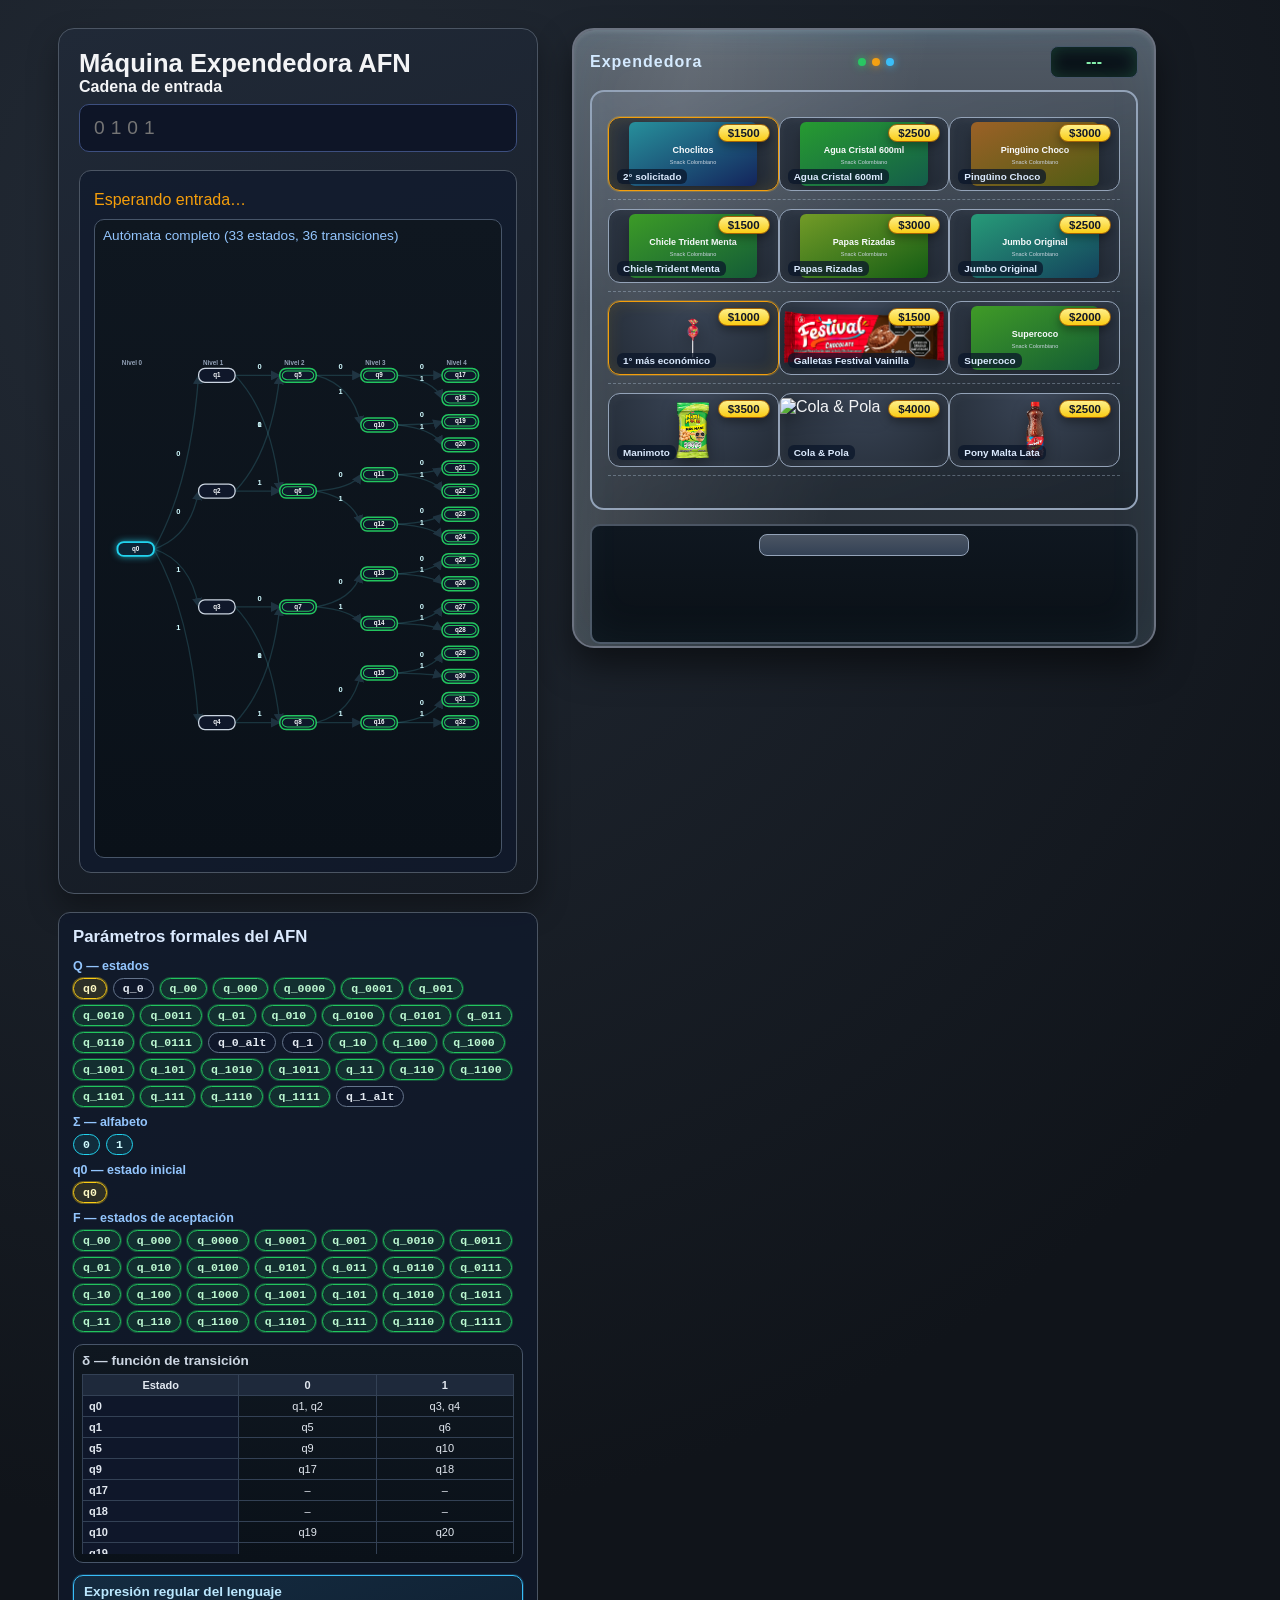
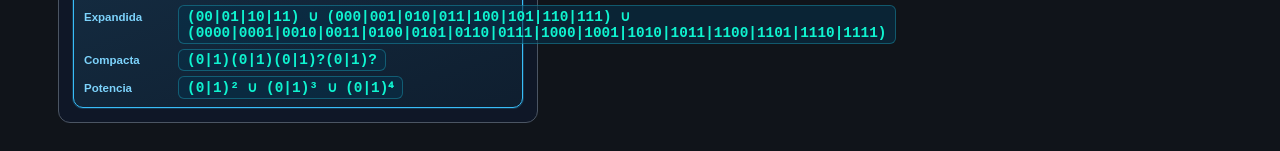
==== docs/index.html @ 87ac1408 "docs: mover sitio a /docs para GitHub Pages" ====
<!DOCTYPE html>
<html lang="es">
  <head>
    <meta charset="UTF-8" />
    <meta name="viewport" content="width=device-width, initial-scale=1.0" />
    <meta http-equiv="Cache-Control" content="no-cache, no-store, must-revalidate" />
    <meta http-equiv="Pragma" content="no-cache" />
    <meta http-equiv="Expires" content="0" />
    <title>Máquina Expendedora AFN</title>
    <link rel="stylesheet" href="styles.css?v=20260922h" />
  </head>
  <body>
    <main class="layout">
      <div class="panel-col">
        <section class="panel" id="controlPanel">
          <h1>Máquina Expendedora AFN</h1>

        <div class="input-block">
          <label for="sequence">Cadena de entrada</label>
          <input
            id="sequence"
            type="text"
            maxlength="4"
            placeholder="0101"
            autocomplete="off"
            spellcheck="false"
          />
        </div>

        <div class="status-card" id="statusCard">
          <p id="statusText">Esperando entrada…</p>
          <div class="graph-box" id="graphBox">
            <p id="graphEmpty">Autómata completo (33 estados, 36 transiciones)</p>
            <svg id="graphSvg" viewBox="0 0 620 620" preserveAspectRatio="xMidYMid meet"></svg>
          </div>
          <div class="table-box" id="tableBox">
            <p id="tableTitle">Tabla de transición</p>
            <div class="table-wrap">
              <table id="transitionTable"></table>
            </div>
          </div>
        </div>
      </section>

      <section class="params-card">
        <h2>Parámetros formales del AFN</h2>
        <div id="paramsGrid"></div>

        <div class="delta-box">
          <p id="deltaTitle">δ — función de transición</p>
          <div class="table-wrap">
            <table id="deltaTable"></table>
          </div>
        </div>

        <div class="regex-banner">
          <p id="regexTitle">Expresión regular del lenguaje</p>
          <div id="regexList"></div>
        </div>
      </section>
      </div>

      <section class="machine-wrap">
        <div class="machine-scene">
          <div class="machine" id="machineBody">
            <div class="ambient-glow"></div>
            <div class="machine-header">
              <span class="brand">Expendedora</span>
              <div class="status-lights" aria-hidden="true">
                <span class="light"></span>
                <span class="light"></span>
                <span class="light"></span>
              </div>
              <span class="screen" id="screenText">---</span>
            </div>

            <div class="glass">
              <div id="shelves"></div>
            </div>

            <div class="chute">
              <div class="chute-gate" id="chuteGate"></div>
              <div class="scanner-beam" id="scannerBeam"></div>
              <div class="product" id="productToken">
                <img id="productImage" src="assets/margarita.svg" alt="Producto dispensado" />
                <span class="price-badge" id="productPrice">$1000</span>
              </div>
            </div>
          </div>
        </div>
      </section>
    </main>

    <script src="app.js?v=20260922h"></script>
  </body>
</html>
---- docs/styles.css ----
:root {
  --bg: #10141a;
  --card: #1b222c;
  --line: #4b5563;
  --accent: #22d3ee;
  --accent-2: #38bdf8;
  --text: #f3f4f6;
  --ok: #22c55e;
  --warn: #f59e0b;
  --bad: #ef4444;
}

* {
  box-sizing: border-box;
}

body {
  margin: 0;
  min-height: 100vh;
  font-family: "Segoe UI", Tahoma, Geneva, Verdana, sans-serif;
  color: var(--text);
  background: radial-gradient(circle at 15% 10%, #232b36 0%, var(--bg) 48%), var(--bg);
  background-size: 140% 140%;
  animation: bg-shift 12s ease-in-out infinite;
}

@keyframes bg-shift {
  0%,
  100% {
    background-position: 0% 0%;
  }
  50% {
    background-position: 100% 60%;
  }
}

.layout {
  display: grid;
  grid-template-columns: minmax(320px, 480px) minmax(320px, 660px);
  gap: 24px;
  padding: 28px;
  justify-content: center;
  align-items: start;
}

.panel-col {
  display: flex;
  flex-direction: column;
  gap: 18px;
  min-width: 0;
}

.panel {
  background: linear-gradient(160deg, #202937, #151b24);
  border: 1px solid var(--line);
  border-radius: 16px;
  padding: 20px;
  box-shadow: 0 14px 30px rgba(0, 0, 0, 0.35);
}

h1 {
  margin: 0;
  font-size: 1.6rem;
}

.subtitle {
  margin: 8px 0 18px;
  color: #b7c5ea;
}

.input-block label {
  display: block;
  margin-bottom: 8px;
  font-weight: 600;
}

.input-block input {
  width: 100%;
  border: 1px solid #3d4f7f;
  background: #0e1527;
  color: var(--text);
  border-radius: 10px;
  padding: 12px 14px;
  font-size: 1.2rem;
  letter-spacing: 6px;
  text-transform: lowercase;
  outline: none;
  transition: border-color 0.2s, box-shadow 0.2s;
}

.input-block input:focus {
  border-color: var(--accent-2);
  box-shadow: 0 0 0 3px rgba(96, 165, 250, 0.25);
}

.input-block small {
  display: block;
  margin-top: 8px;
  color: #9fb0d8;
}

.status-card {
  margin-top: 18px;
  border: 1px solid var(--line);
  border-radius: 12px;
  padding: 14px;
  background: rgba(15, 25, 45, 0.7);
}

.status-card p {
  margin: 6px 0;
}

.graph-box {
  margin-top: 10px;
  border: 1px solid #475569;
  border-radius: 10px;
  background: linear-gradient(180deg, #0f1720, #0a1119);
  padding: 8px;
}

#graphEmpty {
  margin: 0 0 6px;
  color: #93c5fd;
  font-size: 0.85rem;
}

#graphSvg {
  width: 100%;
  height: 600px;
  display: none;
}

.graph-edge {
  stroke: #67e8f9;
  stroke-width: 2;
  opacity: 0.9;
  fill: none;
}

.graph-edge.active {
  stroke: #22d3ee;
  stroke-width: 2.6;
  opacity: 1;
  filter: drop-shadow(0 0 4px rgba(34, 211, 238, 0.8));
}

.graph-edge.dim {
  opacity: 0.16;
}

.graph-edge-label {
  fill: #cffafe;
  font-size: 12px;
  font-weight: 800;
}

.graph-node {
  fill: #0f172a;
  stroke: #cbd5e1;
  stroke-width: 2;
}

.graph-node.initial {
  stroke: #facc15;
}

.graph-node.accepting {
  stroke: #22c55e;
  stroke-width: 2.4;
}

.graph-node.active {
  stroke: #22d3ee;
  stroke-width: 3;
  filter: drop-shadow(0 0 6px rgba(34, 211, 238, 0.7));
  fill: #0c2436;
}

.graph-node.accepting-inner {
  fill: transparent;
  stroke: #22c55e;
  stroke-width: 1.6;
}

.graph-node-label {
  fill: #f8fafc;
  font-size: 10px;
  font-weight: 700;
  text-anchor: middle;
  dominant-baseline: middle;
}

.graph-level-label {
  fill: #94a3b8;
  font-size: 10px;
  font-weight: 700;
}

.table-box {
  margin-top: 10px;
  border: 1px solid #475569;
  border-radius: 10px;
  background: linear-gradient(180deg, #0f1720, #0a1119);
  padding: 8px;
}

#tableTitle {
  margin: 0 0 6px;
  color: #cbd5e1;
  font-size: 0.85rem;
  font-weight: 700;
}

.table-wrap {
  max-height: 180px;
  overflow: auto;
}

#transitionTable {
  width: 100%;
  border-collapse: collapse;
  font-size: 12px;
}

#transitionTable th,
#transitionTable td {
  border: 1px solid #334155;
  padding: 5px 6px;
  text-align: center;
  color: #e2e8f0;
}

#transitionTable th {
  background: #1e293b;
  position: sticky;
  top: 0;
  z-index: 1;
}

#transitionTable td.state-col {
  font-weight: 700;
  text-align: left;
  background: #0f172a;
}

#transitionTable tr.active-row td.state-col {
  color: #22d3ee;
}

#transitionTable td.active-cell {
  background: rgba(34, 211, 238, 0.2);
  border-color: #22d3ee;
}

.sound-test {
  margin-top: 10px;
  border: 1px solid #64748b;
  background: linear-gradient(180deg, #1f2937, #111827);
  color: #e5e7eb;
  padding: 8px 10px;
  border-radius: 8px;
  font-weight: 600;
  cursor: pointer;
}

.sound-test:hover {
  border-color: #38bdf8;
}

.machine-wrap {
  display: flex;
  justify-content: center;
}

.machine-scene {
  position: relative;
  width: 640px;
  min-height: 640px;
}

.machine {
  width: 584px;
  height: 620px;
  border-radius: 22px;
  padding: 16px;
  background: linear-gradient(180deg, #525b66, #2f3741 45%, #252c34 100%);
  border: 2px solid #6b7280;
  box-shadow: 0 18px 34px rgba(0, 0, 0, 0.5), inset 0 2px 4px rgba(255, 255, 255, 0.12);
  position: relative;
  overflow: hidden;
  animation: machine-idle 4.5s ease-in-out infinite;
}

@keyframes machine-idle {
  0%,
  100% {
    transform: translateY(0px);
  }
  50% {
    transform: translateY(-2px);
  }
}

.machine.dispensing {
  animation: machine-shake 0.28s ease-in-out 2;
}

@keyframes machine-shake {
  0% {
    transform: translateX(0);
  }
  25% {
    transform: translateX(-1.5px);
  }
  50% {
    transform: translateX(1.5px);
  }
  75% {
    transform: translateX(-1px);
  }
  100% {
    transform: translateX(0);
  }
}

.machine::after {
  content: "";
  position: absolute;
  inset: 0;
  border-radius: 22px;
  box-shadow: inset 0 0 50px rgba(125, 211, 252, 0.08);
  pointer-events: none;
}

.machine::before {
  content: "";
  position: absolute;
  top: -40%;
  left: -30%;
  width: 80%;
  height: 180%;
  transform: rotate(12deg);
  background: linear-gradient(90deg, transparent, rgba(255, 255, 255, 0.12), transparent);
  pointer-events: none;
}

.ambient-glow {
  position: absolute;
  inset: -30% -10% auto -10%;
  height: 180px;
  background: radial-gradient(circle, rgba(56, 189, 248, 0.25), rgba(56, 189, 248, 0));
  filter: blur(14px);
  pointer-events: none;
  animation: ambient-pulse 3s ease-in-out infinite;
}

@keyframes ambient-pulse {
  0%,
  100% {
    opacity: 0.35;
  }
  50% {
    opacity: 0.8;
  }
}

.machine-header {
  display: flex;
  justify-content: space-between;
  align-items: center;
  margin-bottom: 12px;
}

.status-lights {
  display: inline-flex;
  gap: 6px;
}

.light {
  width: 8px;
  height: 8px;
  border-radius: 999px;
  background: #22c55e;
  box-shadow: 0 0 8px rgba(34, 197, 94, 0.8);
  animation: blink 1.8s steps(1) infinite;
}

.light:nth-child(2) {
  background: #f59e0b;
  box-shadow: 0 0 8px rgba(245, 158, 11, 0.8);
  animation-delay: 0.3s;
}

.light:nth-child(3) {
  background: #38bdf8;
  box-shadow: 0 0 8px rgba(56, 189, 248, 0.8);
  animation-delay: 0.6s;
}

@keyframes blink {
  0%,
  70% {
    opacity: 1;
  }
  71%,
  100% {
    opacity: 0.45;
  }
}

.brand {
  font-weight: 700;
  letter-spacing: 1px;
  color: #d1e8ff;
}

.screen {
  min-width: 88px;
  text-align: center;
  padding: 6px 10px;
  border-radius: 8px;
  background: #0b1219;
  border: 1px solid #475569;
  color: #86efac;
  font-weight: 700;
  box-shadow: inset 0 0 16px rgba(74, 222, 128, 0.2);
}

.glass {
  height: 420px;
  border: 2px solid #94a3b8;
  border-radius: 14px;
  padding: 16px;
  background: linear-gradient(160deg, rgba(148, 163, 184, 0.2), rgba(15, 23, 32, 0.45));
  backdrop-filter: blur(2px);
}

#shelves {
  height: 100%;
}

.shelf {
  height: 92px;
  border-bottom: 1px dashed rgba(209, 232, 255, 0.3);
  display: flex;
  justify-content: space-between;
  align-items: center;
}

.shelf:nth-child(even) .item-card {
  animation: shelf-float 3.5s ease-in-out infinite;
}

.shelf:nth-child(odd) .item-card {
  animation: shelf-float 4.2s ease-in-out infinite;
}

@keyframes shelf-float {
  0%,
  100% {
    transform: translateY(0px);
  }
  50% {
    transform: translateY(-2px);
  }
}

.item-card {
  position: relative;
  width: 180px;
  height: 74px;
  border-radius: 12px;
  display: inline-flex;
  justify-content: center;
  align-items: center;
  border: 1px solid #94a3b8;
  background: radial-gradient(circle at top, #3a4556, #232b36);
  box-shadow: inset 0 0 12px rgba(255, 255, 255, 0.06);
  overflow: hidden;
  transition: transform 0.25s ease, box-shadow 0.25s ease, border-color 0.25s ease;
}

.item-card img {
  width: 168px;
  height: 64px;
  object-fit: contain;
  filter: drop-shadow(0 6px 8px rgba(0, 0, 0, 0.35));
}

.price-badge {
  position: absolute;
  top: 6px;
  right: 8px;
  z-index: 2;
  background: linear-gradient(180deg, #fef08a, #facc15);
  color: #111827;
  border: 1px solid #a16207;
  border-radius: 999px;
  padding: 2px 9px;
  font-size: 0.72rem;
  font-weight: 800;
  box-shadow: 0 4px 10px rgba(0, 0, 0, 0.35);
}

.item-card .item-label {
  position: absolute;
  left: 8px;
  bottom: 6px;
  z-index: 2;
  max-width: 78%;
  padding: 2px 6px;
  border-radius: 6px;
  font-size: 0.62rem;
  font-weight: 700;
  color: #dbeafe;
  background: rgba(10, 22, 42, 0.75);
  white-space: nowrap;
  overflow: hidden;
  text-overflow: ellipsis;
}

.item-card.item-priority {
  border-color: #f59e0b;
  box-shadow: inset 0 0 16px rgba(251, 191, 36, 0.14), 0 0 0 1px rgba(251, 191, 36, 0.25);
}

.item-card.item-selected {
  transform: translateY(-4px) scale(1.03);
  border-color: #5eead4;
  box-shadow: 0 0 0 2px rgba(94, 234, 212, 0.32), 0 12px 20px rgba(0, 0, 0, 0.3), 0 0 24px rgba(94, 234, 212, 0.4);
}

.chute {
  margin-top: 14px;
  height: 120px;
  border-radius: 10px;
  border: 2px solid #4b5563;
  background: linear-gradient(180deg, #0f1720, #0a1016);
  position: relative;
  overflow: hidden;
}

.chute-gate {
  position: absolute;
  top: 8px;
  left: 50%;
  width: 210px;
  height: 22px;
  transform: translateX(-50%);
  border-radius: 8px;
  background: linear-gradient(180deg, #4b5563, #334155);
  border: 1px solid #94a3b8;
  transform-origin: center top;
  z-index: 3;
}

.chute-gate.open {
  animation: gate-cycle 0.85s ease-in-out forwards;
}

.scanner-beam {
  position: absolute;
  top: 16px;
  left: 50%;
  width: 190px;
  height: 4px;
  transform: translateX(-50%);
  background: linear-gradient(90deg, transparent, rgba(56, 189, 248, 0.9), transparent);
  filter: blur(0.3px);
  opacity: 0;
  z-index: 2;
}

.scanner-beam.active {
  animation: beam-scan 0.8s ease-in-out forwards;
}

.product {
  position: absolute;
  left: 50%;
  top: -90px;
  transform: translateX(-50%);
  width: 180px;
  height: 78px;
  border-radius: 14px;
  background: rgba(15, 23, 32, 0.78);
  border: 1px solid #64748b;
  display: flex;
  align-items: center;
  justify-content: center;
  box-shadow: 0 8px 20px rgba(96, 165, 250, 0.2);
  opacity: 0;
}

.machine.dispensing .light {
  animation-duration: 0.35s;
  opacity: 1;
}

.product img {
  width: 160px;
  height: 62px;
  object-fit: contain;
  filter: drop-shadow(0 8px 10px rgba(0, 0, 0, 0.4));
}

.product .price-badge {
  top: 5px;
  right: 6px;
}

.product.dispense {
  animation: drop 1.2s cubic-bezier(0.2, 0.9, 0.2, 1) forwards;
}

@keyframes gate-open {
  0% {
    transform: translateX(-50%) rotateX(0deg);
  }
  100% {
    transform: translateX(-50%) rotateX(70deg);
  }
}

@keyframes gate-cycle {
  0% {
    transform: translateX(-50%) rotateX(0deg);
  }
  45% {
    transform: translateX(-50%) rotateX(72deg);
  }
  100% {
    transform: translateX(-50%) rotateX(0deg);
  }
}

@keyframes beam-scan {
  0% {
    top: 14px;
    opacity: 0;
  }
  15% {
    opacity: 1;
  }
  100% {
    top: 86px;
    opacity: 0;
  }
}

@keyframes drop {
  0% {
    top: -90px;
    opacity: 0;
  }
  15% {
    opacity: 1;
  }
  75% {
    top: 48px;
    opacity: 1;
  }
  100% {
    top: 58px;
    opacity: 1;
  }
}

.status-ok {
  color: var(--ok);
}

.status-bad {
  color: var(--bad);
}

.status-warn {
  color: var(--warn);
}

@media (max-width: 980px) {
  .layout {
    grid-template-columns: 1fr;
    justify-items: center;
  }

  .machine-scene {
    width: min(640px, 96vw);
  }

  .machine {
    width: min(584px, 92vw);
  }
}

.params-card {
  border: 1px solid var(--line);
  border-radius: 12px;
  padding: 14px;
  background: rgba(15, 25, 45, 0.7);
}

.params-card h2 {
  margin: 0 0 12px;
  font-size: 1.05rem;
  color: #dbeafe;
}

.param-block {
  margin: 8px 0;
}

.param-label {
  display: block;
  font-size: 0.78rem;
  font-weight: 700;
  color: #93c5fd;
  margin-bottom: 5px;
}

.param-pills {
  display: flex;
  flex-wrap: wrap;
  gap: 6px;
}

.param-state-pill {
  display: inline-block;
  padding: 3px 9px;
  border-radius: 999px;
  border: 1px solid #64748b;
  background: #0f172a;
  color: #e2e8f0;
  font-size: 0.72rem;
  font-weight: 700;
  font-family: "Consolas", "Courier New", monospace;
}

.param-state-pill.pill-initial {
  border-color: #facc15;
  color: #fef9c3;
  background: rgba(250, 204, 21, 0.12);
  box-shadow: 0 0 0 1px rgba(250, 204, 21, 0.35);
}

.param-state-pill.pill-accepting {
  border-color: #22c55e;
  color: #bbf7d0;
  background: rgba(34, 197, 94, 0.12);
  box-shadow: 0 0 0 1px rgba(34, 197, 94, 0.3);
}

.param-state-pill.pill-symbol {
  border-color: #22d3ee;
  color: #cffafe;
  background: rgba(34, 211, 238, 0.1);
}

.delta-box {
  margin-top: 12px;
  border: 1px solid #475569;
  border-radius: 10px;
  background: linear-gradient(180deg, #0f1720, #0a1119);
  padding: 8px;
}

#deltaTitle {
  margin: 0 0 6px;
  color: #cbd5e1;
  font-size: 0.85rem;
  font-weight: 700;
}

#deltaTable {
  width: 100%;
  border-collapse: collapse;
  font-size: 11px;
}

#deltaTable th,
#deltaTable td {
  border: 1px solid #334155;
  padding: 4px 6px;
  text-align: center;
  color: #e2e8f0;
}

#deltaTable th {
  background: #1e293b;
  position: sticky;
  top: 0;
  z-index: 1;
}

#deltaTable td:first-child {
  font-weight: 700;
  text-align: left;
  background: #0f172a;
  white-space: nowrap;
}

.regex-banner {
  margin-top: 12px;
  border: 1px solid #38bdf8;
  border-radius: 10px;
  padding: 8px 10px;
  background: linear-gradient(160deg, rgba(56, 189, 248, 0.12), rgba(14, 116, 144, 0.08));
  box-shadow: 0 0 0 1px rgba(56, 189, 248, 0.2);
}

#regexTitle {
  margin: 0 0 6px;
  color: #bae6fd;
  font-size: 0.85rem;
  font-weight: 700;
}

#regexList {
  display: flex;
  flex-direction: column;
  gap: 5px;
}

.regex-item {
  display: flex;
  align-items: baseline;
  gap: 10px;
}

.regex-name {
  flex: 0 0 84px;
  color: #7dd3fc;
  font-size: 0.72rem;
  font-weight: 700;
}

.regex-item code {
  color: #0ff4d0;
  background: rgba(8, 47, 73, 0.6);
  border: 1px solid rgba(34, 211, 238, 0.3);
  border-radius: 6px;
  padding: 2px 8px;
  font-size: 0.9rem;
  font-weight: 800;
  font-family: "Consolas", "Courier New", monospace;
}
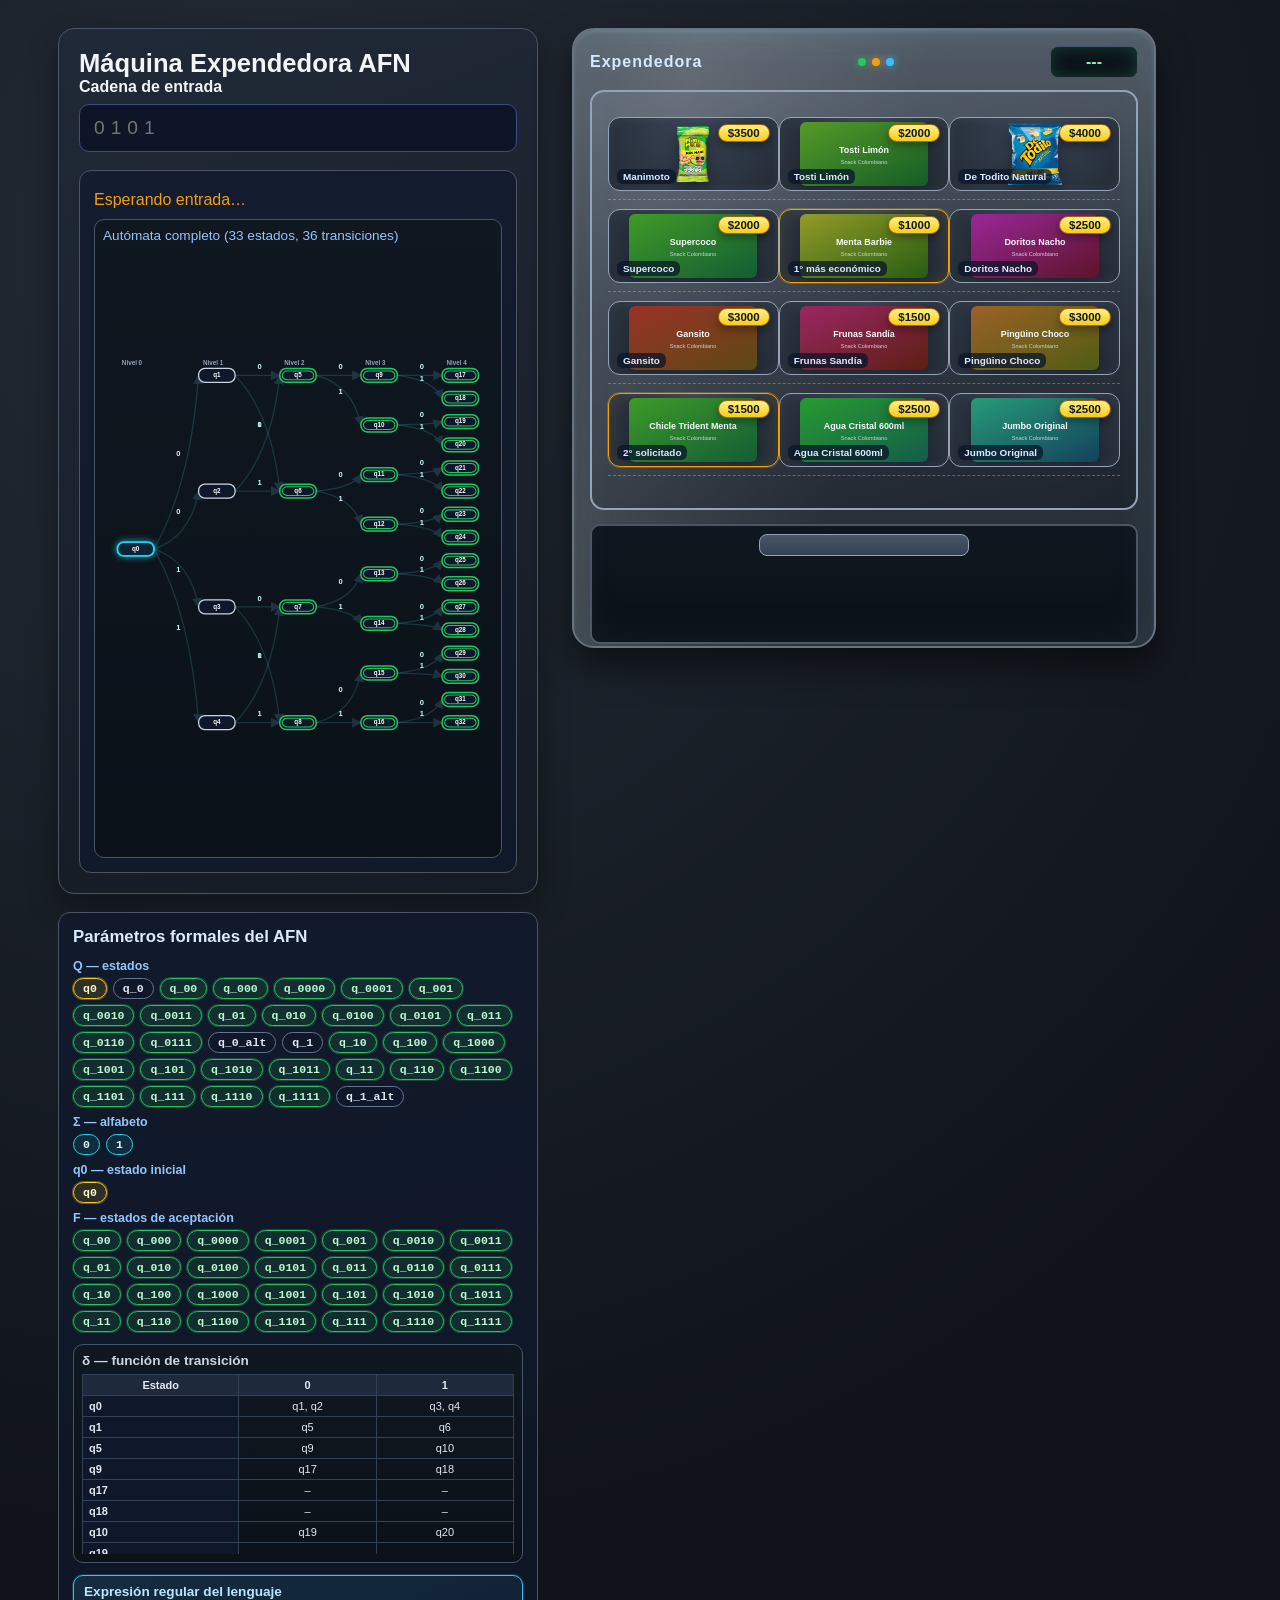
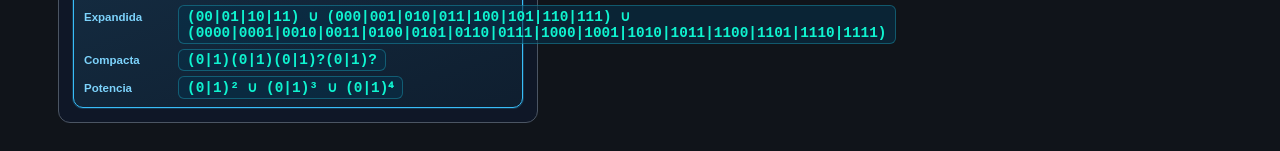
==== commit 18135074: "Cambiar mensajes a pertenencia al AFN y documentar parámetros y delta" ====
--- a/docs/index.html
+++ b/docs/index.html
@@ -7,7 +7,7 @@
     <meta http-equiv="Pragma" content="no-cache" />
     <meta http-equiv="Expires" content="0" />
     <title>Máquina Expendedora AFN</title>
-    <link rel="stylesheet" href="styles.css?v=20260922h" />
+    <link rel="stylesheet" href="styles.css?v=20260922i" />
   </head>
   <body>
     <main class="layout">
@@ -91,6 +91,6 @@
       </section>
     </main>
 
-    <script src="app.js?v=20260922h"></script>
+    <script src="app.js?v=20260922i"></script>
   </body>
 </html>
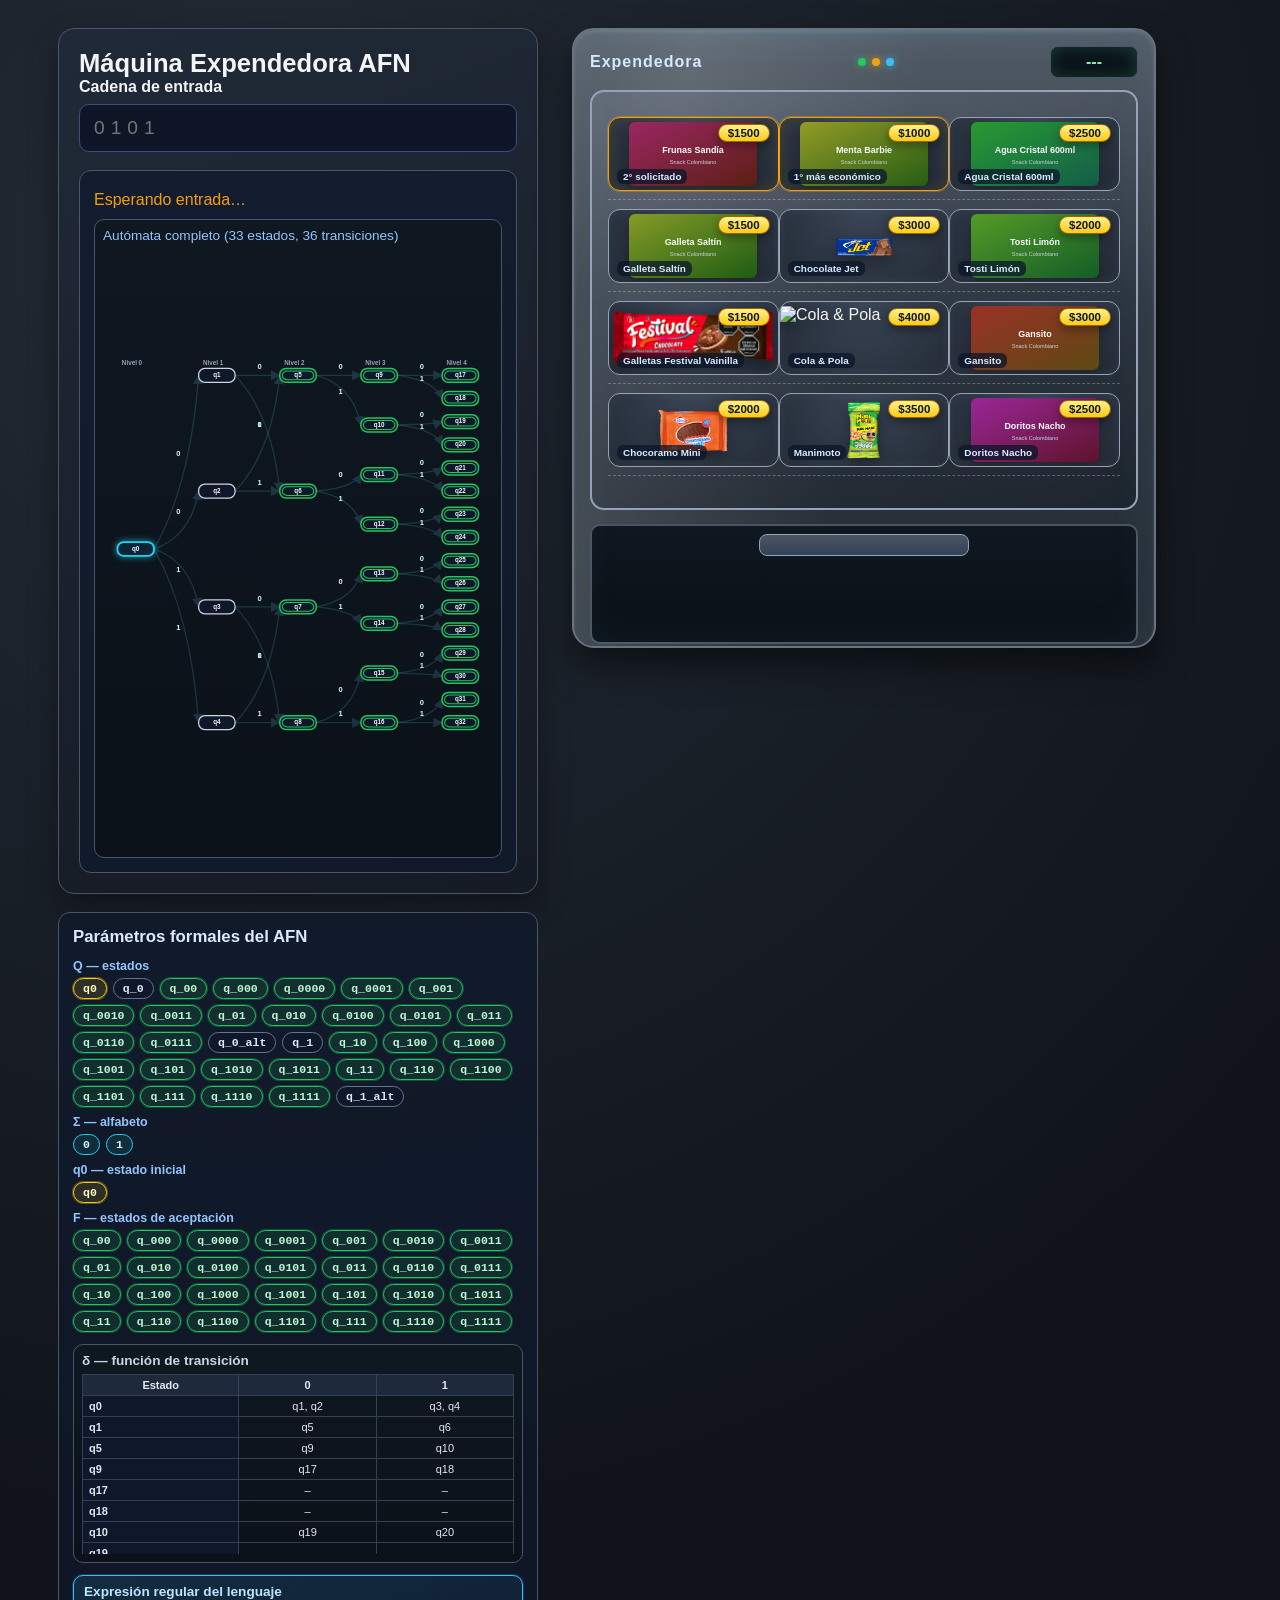
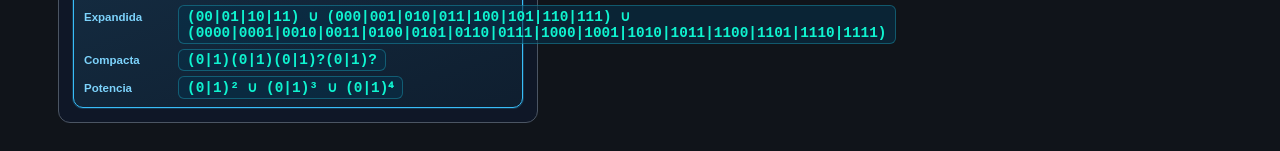
==== commit 2f9ca9d4: "Simplificar mensajes a solo pertenencia al AFN" ====
--- a/docs/index.html
+++ b/docs/index.html
@@ -7,7 +7,7 @@
     <meta http-equiv="Pragma" content="no-cache" />
     <meta http-equiv="Expires" content="0" />
     <title>Máquina Expendedora AFN</title>
-    <link rel="stylesheet" href="styles.css?v=20260922i" />
+    <link rel="stylesheet" href="styles.css?v=20260922j" />
   </head>
   <body>
     <main class="layout">
@@ -91,6 +91,6 @@
       </section>
     </main>
 
-    <script src="app.js?v=20260922i"></script>
+    <script src="app.js?v=20260922j"></script>
   </body>
 </html>
